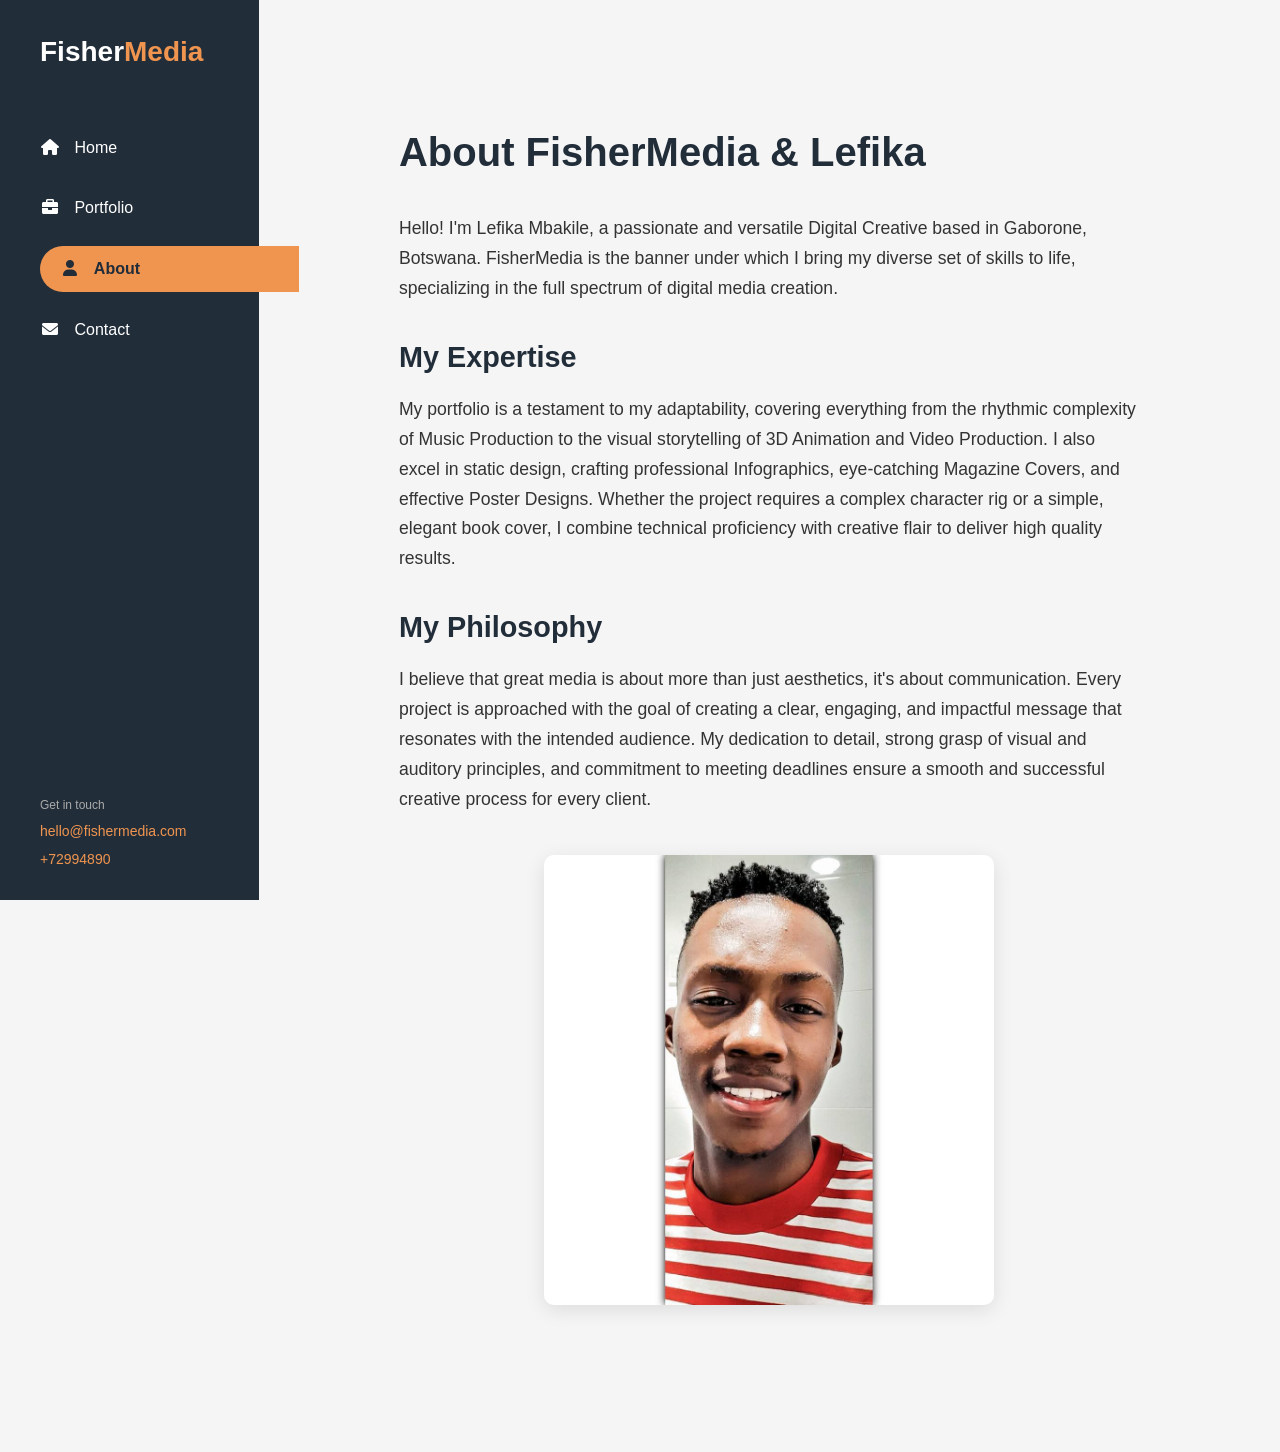
==== about.html @ 7cab7016 "Add site files" ====
<!DOCTYPE html>
<html lang="en">
<head>
    <meta charset="UTF-8">
    <meta name="viewport" content="width=device-width, initial-scale=1.0">
    <title>About - FisherMedia</title>
    <link rel="stylesheet" href="styles.css">
    <link rel="stylesheet" href="https://cdnjs.cloudflare.com/ajax/libs/font-awesome/6.0.0-beta3/css/all.min.css">
    
    <style>
        /* Styles for the About Page Layout */
        .about-content {
            padding: 40px;
            max-width: 900px;
            margin: 0 auto;
        }

        .about-content h1 {
            font-size: 2.5em;
            margin-bottom: 20px;
            color: var(--dark-blue);
            border-bottom: 3px solid var(--primary-color);
            padding-bottom: 10px;
        }

        .about-content h2 {
            font-size: 1.8em;
            margin-top: 30px;
            margin-bottom: 15px;
            color: var(--dark-blue);
        }

        .about-content p {
            font-size: 1.1em;
            line-height: 1.7;
            margin-bottom: 20px;
            color: var(--text-color);
        }
        
        /* Styles for the Photo Section */
        .about-photo-container {
            text-align: center;
            margin-top: 40px;
            margin-bottom: 20px;
        }

        .about-photo {
            width: 100%;
            max-width: 450px; /* Limit the photo size */
            height: auto;
            border-radius: 10px;
            box-shadow: 0 5px 20px rgba(0, 0, 0, 0.1);
            border: 4px solid var(--primary-color);
            object-fit: cover;
        }
    </style>
</head>
<body>
    <div class="container">
        <nav class="sidebar">
            <h1 class="logo"><span class="logo-primary">Fisher</span>Media</h1>
            <ul class="nav-links">
                <li><a href="index.html"><i class="fas fa-home"></i> Home</a></li>
                <li><a href="portfolio.html"><i class="fas fa-briefcase"></i> Portfolio</a></li>
                <li class="active"><a href="about.html"><i class="fas fa-user"></i> About</a></li>
                <li><a href="contact.html"><i class="fas fa-envelope"></i> Contact</a></li>
            </ul>

            <div class="contact-info">
                <p class="get-in-touch">Get in touch</p>
                <a href="mailto:hello@fishermedia.com">hello@fishermedia.com</a>
                <a href="tel:+72994890">+72994890</a>
            </div>
        </nav>

        <main class="content">
            <div class="about-content">
                <h1>About FisherMedia & Lefika</h1>
                
                <p>
                    Hello! I'm Lefika Mbakile, a passionate and versatile Digital Creative based in Gaborone, Botswana. FisherMedia is the banner under which I bring my diverse set of skills to life, specializing in the full spectrum of digital media creation.
                </p>

                <h2>My Expertise</h2>
                <p>
                    My portfolio is a testament to my adaptability, covering everything from the rhythmic complexity of Music Production to the visual storytelling of 3D Animation and Video Production. I also excel in static design, crafting professional Infographics, eye-catching Magazine Covers, and effective Poster Designs. Whether the project requires a complex character rig or a simple, elegant book cover, I combine technical proficiency with creative flair to deliver high quality results.
                </p>

                <h2>My Philosophy</h2>
                <p>
                    I believe that great media is about more than just aesthetics, it's about communication. Every project is approached with the goal of creating a clear, engaging, and impactful message that resonates with the intended audience. My dedication to detail, strong grasp of visual and auditory principles, and commitment to meeting deadlines ensure a smooth and successful creative process for every client.
                </p>
                
                <div class="about-photo-container">
                    <img src="assets/lefika2.jpg" alt="Lefika, Digital Creative" class="about-photo">
                </div>
                
            </div>
        </main>
    </div>
</body>
</html>
---- styles.css ----
/* Basic Reset and Variables */
:root {
    --dark-blue: #222d3a;
    --orange: #f0954f;
    --light-bg: #f5f5f5;
    --text-color: #333;
    --white: #ffffff;
    --button-secondary-border: #999;
}

* {
    margin: 0;
    padding: 0;
    box-sizing: border-box;
}

body {
    font-family: -apple-system, BlinkMacMacSystemFont, "Segoe UI", Roboto, Helvetica, Arial, sans-serif, "Apple Color Emoji", "Segoe UI Emoji", "Segoe UI Symbol";
    line-height: 1.6;
    background-color: var(--light-bg);
}

/* Main Container and Layout */
.container {
    display: flex;
    min-height: 100vh;
}

/* --- Sidebar Styling (Will be used on ALL pages) --- */
.sidebar {
    width: 280px;
    background-color: var(--dark-blue);
    color: var(--white);
    padding: 30px 0 30px 40px;
    display: flex;
    flex-direction: column;
    justify-content: space-between;
    position: sticky;
    top: 0;
    left: 0;
    height: 100vh;
    z-index: 10;
}

/* Logo Styling Update */
.logo {
    font-size: 28px;
    font-weight: 700;
    margin-bottom: 50px;
    color: var(--orange); /* Default color for the 'Media' part */
    transition: color 0.3s;
}

/* Style for the "Fisher" part of the logo */
.logo .logo-primary {
    color: var(--white); /* Sets "Fisher" to white by default */
    transition: color 0.3s; /* Smooth color change */
}

/* Hover effect: When the mouse is over the entire logo, change "Fisher" to orange */
.sidebar .logo:hover .logo-primary {
    color: var(--orange);
}
/* End Logo Styling Update */

.nav-links {
    list-style: none;
    padding: 0;
    flex-grow: 1;
}

.nav-links li {
    margin-bottom: 15px;
}

.nav-links a {
    color: var(--white);
    text-decoration: none;
    display: block;
    padding: 10px 20px 10px 0;
    font-size: 16px;
    font-weight: 500;
    transition: color 0.3s, background-color 0.3s;
    cursor: pointer;
}

/* Hover effect for navigation links (except the active one) */
.nav-links li:not(.active) a:hover {
    color: var(--orange);
}

.nav-links a i {
    margin-right: 10px;
    width: 20px;
    text-align: center;
}

/* Active state for navigation item on its specific page */
.nav-links .active a {
    background-color: var(--orange);
    color: var(--dark-blue);
    border-top-left-radius: 25px;
    border-bottom-left-radius: 25px;
    font-weight: 600;
    padding-left: 20px;
    margin-right: -40px;
}

/* Contact Info */
.contact-info {
    font-size: 14px;
    padding-top: 20px;
}

.contact-info p, .contact-info a {
    display: block;
    margin-top: 5px;
    text-decoration: none;
}

.contact-info a {
    color: var(--orange);
    transition: color 0.2s;
}

.contact-info a:hover {
    color: var(--white);
}

.get-in-touch {
    color: #aaa;
    margin-bottom: 5px !important;
    font-size: 12px;
}

/* Main Content Styling */
.content {
    flex-grow: 1;
    padding: 80px 100px;
    overflow-y: auto;
}

/* --- HOME SECTION STYLES (index.html) --- */
.home-section {
    display: flex;
    align-items: flex-start;
    gap: 50px;
}

.hero-text {
    flex: 1;
    max-width: 50%;
}

.hero-text h2 {
    font-size: 60px;
    line-height: 1;
    font-weight: 800;
    color: var(--text-color);
}

.hero-text .creative {
    color: var(--orange);
    margin-bottom: 10px;
}

.hero-text .multimedia {
    margin-bottom: 10px;
}

.hero-text .solutions {
    margin-bottom: 0;
}

.hero-text p {
    margin-top: 30px;
    margin-bottom: 40px;
    font-size: 18px;
    line-height: 1.5;
    color: #555;
}

/* Buttons */
.hero-actions {
    display: flex;
    gap: 20px;
}

.btn {
    padding: 15px 30px;
    text-decoration: none;
    font-weight: 600;
    border-radius: 5px;
    transition: background-color 0.3s;
    font-size: 16px;
    display: flex;
    align-items: center;
    justify-content: center;
    text-align: center;
    cursor: pointer;
}

.btn-primary {
    background-color: var(--orange);
    color: var(--white);
    border: 2px solid var(--orange);
}

.btn-primary i {
    margin-left: 10px;
}

.btn-primary:hover {
    background-color: #e08b47;
    border-color: #e08b47;
}

.btn-secondary {
    background-color: var(--white);
    color: var(--text-color);
    border: 2px solid var(--button-secondary-border);
}

.btn-secondary:hover {
    background-color: #eee;
    border-color: #888;
}

/* Image Section */
.hero-image-container {
    flex: 1;
    max-width: 50%;
    position: relative;
    padding-top: 15px;
}

.hero-image {
    width: 100%;
    height: auto;
    border-radius: 10px;
    box-shadow: 0 10px 30px rgba(0, 0, 0, 0.1);
}

/* --- PORTFOLIO GRID STYLES (portfolio.html) --- */

.portfolio-header h1, .section-header h1 {
    font-size: 48px;
    font-weight: 800;
    color: var(--text-color);
    margin-bottom: 50px;
}

.projects-grid {
    display: grid;
    grid-template-columns: repeat(auto-fit, minmax(300px, 1fr));
    gap: 40px;
}

.project-card {
    background: var(--white);
    border-radius: 10px;
    box-shadow: 0 5px 20px rgba(0, 0, 0, 0.05);
    overflow: hidden;
    transition: transform 0.3s ease, box-shadow 0.3s ease;
    text-decoration: none;
    color: var(--text-color);
    display: flex;
    flex-direction: column;
    cursor: pointer;
}

.project-card:hover {
    transform: translateY(-5px);
    box-shadow: 0 10px 30px rgba(0, 0, 0, 0.1);
}

.project-card .media-preview {
    width: 100%;
    height: 200px;
    background-color: #ccc;
    display: flex;
    align-items: center;
    justify-content: center;
    overflow: hidden;
}

.project-card .media-preview img,
.project-card .media-preview video {
    width: 100%;
    height: 100%;
    object-fit: cover;
    display: block;
}

.project-card .media-preview video {
    object-fit: contain;
}

.project-info {
    padding: 20px;
    flex-grow: 1;
}

.project-info h3 {
    font-size: 22px;
    font-weight: 700;
    margin-bottom: 10px;
}

.project-info p {
    font-size: 14px;
    color: #666;
    margin-bottom: 0;
}

/* --- PROJECT DETAIL STYLES (detail page) --- */

.detail-header {
    display: flex;
    align-items: center;
    margin-bottom: 40px;
}

.back-btn {
    background: none;
    border: none;
    color: var(--dark-blue);
    font-size: 16px;
    cursor: pointer;
    margin-right: 20px;
    padding: 5px 10px;
    border-radius: 5px;
    transition: background-color 0.2s;
}

.back-btn:hover {
    background-color: #ddd;
}

.detail-header h1 {
    font-size: 40px;
    font-weight: 800;
    color: var(--text-color);
    margin: 0;
}

.detail-media-area {
    width: 100%;
    max-width: 900px;
    margin: 0 auto 50px auto;
    box-shadow: 0 10px 30px rgba(0, 0, 0, 0.1);
    border-radius: 10px;
    overflow: hidden;
    background-color: #000;
}

.detail-media-area * {
    width: 100%;
    height: auto;
    display: block;
}

.detail-overview {
    max-width: 800px;
    margin: 0 auto;
    padding-top: 20px;
    border-top: 1px solid #ccc;
}

.detail-overview h2 {
    font-size: 28px;
    color: var(--orange);
    margin-bottom: 15px;
}

.detail-overview p {
    font-size: 18px;
    line-height: 1.7;
    color: #555;
}

/* --- ABOUT & CONTACT STYLES (about.html & contact.html) --- */

.section-content {
    max-width: 800px;
}

.section-content p {
    font-size: 1.1rem; 
    color: #555;
    margin-bottom: 1.5rem;
}

.contact-detail {
    margin-top: 30px;
}

.contact-detail p {
    font-size: 1.2rem; 
    margin-bottom: 15px;
}

.contact-detail i {
    color: var(--orange); 
    margin-right: 10px;
}

.contact-detail a {
    color: var(--dark-blue); 
    text-decoration: none;
}
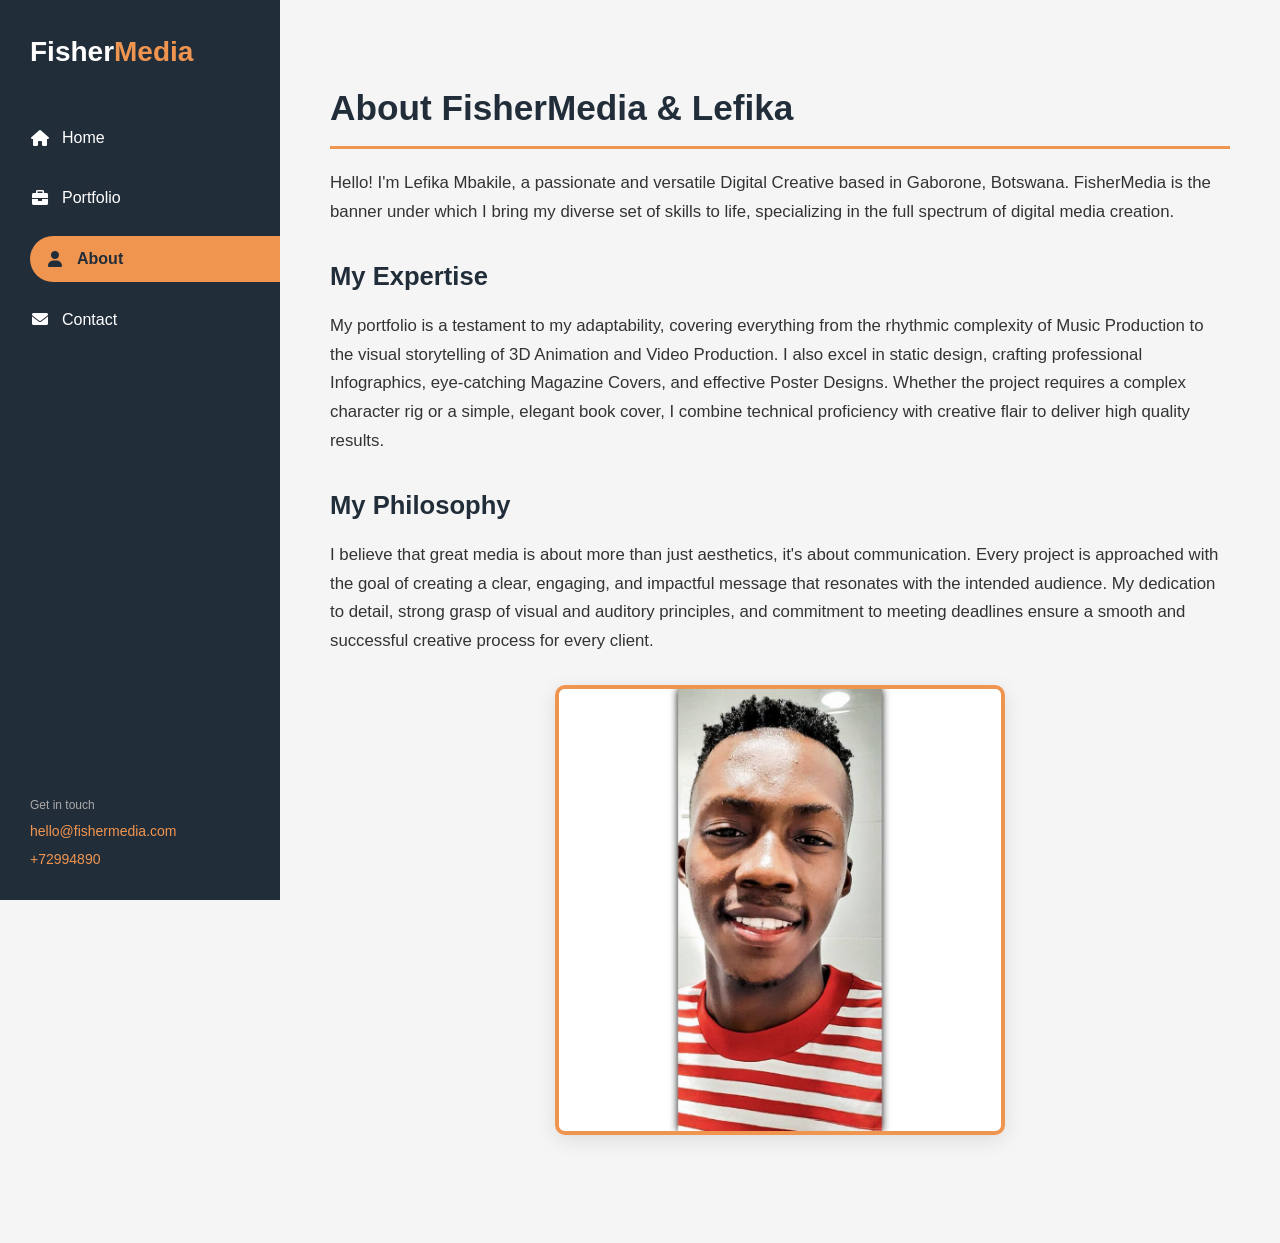
==== commit cb3e2a0d: "Fix mobile layout" ====
--- a/about.html
+++ b/about.html
@@ -8,49 +8,47 @@
     <link rel="stylesheet" href="https://cdnjs.cloudflare.com/ajax/libs/font-awesome/6.0.0-beta3/css/all.min.css">
     
     <style>
-        /* Styles for the About Page Layout */
         .about-content {
-            padding: 40px;
+            padding: 20px 0;
             max-width: 900px;
             margin: 0 auto;
         }
 
         .about-content h1 {
-            font-size: 2.5em;
+            font-size: 2.2em;
             margin-bottom: 20px;
             color: var(--dark-blue);
-            border-bottom: 3px solid var(--primary-color);
+            border-bottom: 3px solid var(--orange);
             padding-bottom: 10px;
         }
 
         .about-content h2 {
-            font-size: 1.8em;
+            font-size: 1.6em;
             margin-top: 30px;
             margin-bottom: 15px;
             color: var(--dark-blue);
         }
 
         .about-content p {
-            font-size: 1.1em;
+            font-size: 1.05em;
             line-height: 1.7;
             margin-bottom: 20px;
             color: var(--text-color);
         }
         
-        /* Styles for the Photo Section */
         .about-photo-container {
             text-align: center;
-            margin-top: 40px;
+            margin-top: 30px;
             margin-bottom: 20px;
         }
 
         .about-photo {
             width: 100%;
-            max-width: 450px; /* Limit the photo size */
+            max-width: 450px;
             height: auto;
             border-radius: 10px;
             box-shadow: 0 5px 20px rgba(0, 0, 0, 0.1);
-            border: 4px solid var(--primary-color);
+            border: 4px solid var(--orange);
             object-fit: cover;
         }
     </style>
--- a/styles.css
+++ b/styles.css
@@ -14,24 +14,29 @@
     box-sizing: border-box;
 }
 
-body {
-    font-family: -apple-system, BlinkMacMacSystemFont, "Segoe UI", Roboto, Helvetica, Arial, sans-serif, "Apple Color Emoji", "Segoe UI Emoji", "Segoe UI Symbol";
+html, body {
+    max-width: 100%;
+    overflow-x: hidden;
+    font-family: -apple-system, BlinkMacSystemFont, "Segoe UI", Roboto, Helvetica, Arial, sans-serif;
     line-height: 1.6;
     background-color: var(--light-bg);
-}
-
-/* Main Container and Layout */
+    color: var(--text-color);
+}
+
+/* Main Container Layout */
 .container {
     display: flex;
     min-height: 100vh;
-}
-
-/* --- Sidebar Styling (Will be used on ALL pages) --- */
+    width: 100%;
+}
+
+/* Sidebar Styling */
 .sidebar {
     width: 280px;
+    min-width: 280px;
     background-color: var(--dark-blue);
     color: var(--white);
-    padding: 30px 0 30px 40px;
+    padding: 30px 20px 30px 30px;
     display: flex;
     flex-direction: column;
     justify-content: space-between;
@@ -42,26 +47,22 @@
     z-index: 10;
 }
 
-/* Logo Styling Update */
 .logo {
     font-size: 28px;
     font-weight: 700;
-    margin-bottom: 50px;
-    color: var(--orange); /* Default color for the 'Media' part */
+    margin-bottom: 40px;
+    color: var(--orange);
     transition: color 0.3s;
 }
 
-/* Style for the "Fisher" part of the logo */
 .logo .logo-primary {
-    color: var(--white); /* Sets "Fisher" to white by default */
-    transition: color 0.3s; /* Smooth color change */
-}
-
-/* Hover effect: When the mouse is over the entire logo, change "Fisher" to orange */
+    color: var(--white);
+    transition: color 0.3s;
+}
+
 .sidebar .logo:hover .logo-primary {
     color: var(--orange);
 }
-/* End Logo Styling Update */
 
 .nav-links {
     list-style: none;
@@ -76,37 +77,36 @@
 .nav-links a {
     color: var(--white);
     text-decoration: none;
-    display: block;
-    padding: 10px 20px 10px 0;
+    display: flex;
+    align-items: center;
+    padding: 10px 15px 10px 0;
     font-size: 16px;
     font-weight: 500;
     transition: color 0.3s, background-color 0.3s;
     cursor: pointer;
 }
 
-/* Hover effect for navigation links (except the active one) */
 .nav-links li:not(.active) a:hover {
     color: var(--orange);
 }
 
 .nav-links a i {
-    margin-right: 10px;
+    margin-right: 12px;
     width: 20px;
     text-align: center;
 }
 
-/* Active state for navigation item on its specific page */
 .nav-links .active a {
     background-color: var(--orange);
     color: var(--dark-blue);
     border-top-left-radius: 25px;
     border-bottom-left-radius: 25px;
     font-weight: 600;
-    padding-left: 20px;
-    margin-right: -40px;
-}
-
-/* Contact Info */
+    padding-left: 15px;
+    margin-right: -20px;
+}
+
+/* Contact Info in Sidebar */
 .contact-info {
     font-size: 14px;
     padding-top: 20px;
@@ -116,6 +116,7 @@
     display: block;
     margin-top: 5px;
     text-decoration: none;
+    word-break: break-all;
 }
 
 .contact-info a {
@@ -133,127 +134,34 @@
     font-size: 12px;
 }
 
-/* Main Content Styling */
+/* Main Content Area */
 .content {
     flex-grow: 1;
-    padding: 80px 100px;
+    padding: 60px 40px;
     overflow-y: auto;
-}
-
-/* --- HOME SECTION STYLES (index.html) --- */
-.home-section {
-    display: flex;
-    align-items: flex-start;
-    gap: 50px;
-}
-
-.hero-text {
-    flex: 1;
-    max-width: 50%;
-}
-
-.hero-text h2 {
-    font-size: 60px;
-    line-height: 1;
+    width: 100%;
+    max-width: 100%;
+}
+
+/* Media Global Resizing */
+img, video, iframe {
+    max-width: 100%;
+    height: auto;
+}
+
+/* --- PORTFOLIO GRID STYLES --- */
+.portfolio-header h1, .section-header h1 {
+    font-size: 2.2rem;
     font-weight: 800;
     color: var(--text-color);
-}
-
-.hero-text .creative {
-    color: var(--orange);
-    margin-bottom: 10px;
-}
-
-.hero-text .multimedia {
-    margin-bottom: 10px;
-}
-
-.hero-text .solutions {
-    margin-bottom: 0;
-}
-
-.hero-text p {
-    margin-top: 30px;
-    margin-bottom: 40px;
-    font-size: 18px;
-    line-height: 1.5;
-    color: #555;
-}
-
-/* Buttons */
-.hero-actions {
-    display: flex;
-    gap: 20px;
-}
-
-.btn {
-    padding: 15px 30px;
-    text-decoration: none;
-    font-weight: 600;
-    border-radius: 5px;
-    transition: background-color 0.3s;
-    font-size: 16px;
-    display: flex;
-    align-items: center;
-    justify-content: center;
-    text-align: center;
-    cursor: pointer;
-}
-
-.btn-primary {
-    background-color: var(--orange);
-    color: var(--white);
-    border: 2px solid var(--orange);
-}
-
-.btn-primary i {
-    margin-left: 10px;
-}
-
-.btn-primary:hover {
-    background-color: #e08b47;
-    border-color: #e08b47;
-}
-
-.btn-secondary {
-    background-color: var(--white);
-    color: var(--text-color);
-    border: 2px solid var(--button-secondary-border);
-}
-
-.btn-secondary:hover {
-    background-color: #eee;
-    border-color: #888;
-}
-
-/* Image Section */
-.hero-image-container {
-    flex: 1;
-    max-width: 50%;
-    position: relative;
-    padding-top: 15px;
-}
-
-.hero-image {
-    width: 100%;
-    height: auto;
-    border-radius: 10px;
-    box-shadow: 0 10px 30px rgba(0, 0, 0, 0.1);
-}
-
-/* --- PORTFOLIO GRID STYLES (portfolio.html) --- */
-
-.portfolio-header h1, .section-header h1 {
-    font-size: 48px;
-    font-weight: 800;
-    color: var(--text-color);
-    margin-bottom: 50px;
+    margin-bottom: 30px;
 }
 
 .projects-grid {
     display: grid;
-    grid-template-columns: repeat(auto-fit, minmax(300px, 1fr));
-    gap: 40px;
+    grid-template-columns: repeat(auto-fit, minmax(280px, 1fr));
+    gap: 30px;
+    width: 100%;
 }
 
 .project-card {
@@ -277,7 +185,7 @@
 .project-card .media-preview {
     width: 100%;
     height: 200px;
-    background-color: #ccc;
+    background-color: #000;
     display: flex;
     align-items: center;
     justify-content: center;
@@ -302,9 +210,9 @@
 }
 
 .project-info h3 {
-    font-size: 22px;
+    font-size: 18px;
     font-weight: 700;
-    margin-bottom: 10px;
+    margin-bottom: 8px;
 }
 
 .project-info p {
@@ -313,32 +221,33 @@
     margin-bottom: 0;
 }
 
-/* --- PROJECT DETAIL STYLES (detail page) --- */
-
+/* Project Detail View */
 .detail-header {
     display: flex;
     align-items: center;
-    margin-bottom: 40px;
+    flex-wrap: wrap;
+    gap: 15px;
+    margin-bottom: 30px;
 }
 
 .back-btn {
     background: none;
-    border: none;
+    border: 1px solid var(--dark-blue);
     color: var(--dark-blue);
-    font-size: 16px;
+    font-size: 15px;
     cursor: pointer;
-    margin-right: 20px;
-    padding: 5px 10px;
+    padding: 8px 16px;
     border-radius: 5px;
-    transition: background-color 0.2s;
+    transition: background-color 0.2s, color 0.2s;
 }
 
 .back-btn:hover {
-    background-color: #ddd;
+    background-color: var(--dark-blue);
+    color: var(--white);
 }
 
 .detail-header h1 {
-    font-size: 40px;
+    font-size: 1.8rem;
     font-weight: 800;
     color: var(--text-color);
     margin: 0;
@@ -347,7 +256,7 @@
 .detail-media-area {
     width: 100%;
     max-width: 900px;
-    margin: 0 auto 50px auto;
+    margin: 0 auto 40px auto;
     box-shadow: 0 10px 30px rgba(0, 0, 0, 0.1);
     border-radius: 10px;
     overflow: hidden;
@@ -368,44 +277,58 @@
 }
 
 .detail-overview h2 {
-    font-size: 28px;
+    font-size: 24px;
     color: var(--orange);
     margin-bottom: 15px;
 }
 
 .detail-overview p {
-    font-size: 18px;
+    font-size: 16px;
     line-height: 1.7;
     color: #555;
 }
 
-/* --- ABOUT & CONTACT STYLES (about.html & contact.html) --- */
-
-.section-content {
-    max-width: 800px;
-}
-
-.section-content p {
-    font-size: 1.1rem; 
-    color: #555;
-    margin-bottom: 1.5rem;
-}
-
-.contact-detail {
-    margin-top: 30px;
-}
-
-.contact-detail p {
-    font-size: 1.2rem; 
-    margin-bottom: 15px;
-}
-
-.contact-detail i {
-    color: var(--orange); 
-    margin-right: 10px;
-}
-
-.contact-detail a {
-    color: var(--dark-blue); 
-    text-decoration: none;
+/* --- MOBILE RESPONSIVE MEDIA QUERIES --- */
+@media (max-width: 768px) {
+    .container {
+        flex-direction: column;
+    }
+
+    .sidebar {
+        width: 100%;
+        min-width: 100%;
+        height: auto;
+        position: relative;
+        padding: 20px;
+    }
+
+    .nav-links {
+        display: flex;
+        flex-wrap: wrap;
+        gap: 10px;
+        margin-bottom: 15px;
+    }
+
+    .nav-links li {
+        margin-bottom: 0;
+    }
+
+    .nav-links .active a {
+        border-radius: 20px;
+        margin-right: 0;
+        padding-right: 15px;
+    }
+
+    .content {
+        padding: 20px 15px;
+    }
+
+    .portfolio-header h1 {
+        font-size: 1.8rem;
+    }
+
+    .projects-grid {
+        grid-template-columns: 1fr;
+        gap: 20px;
+    }
 }
